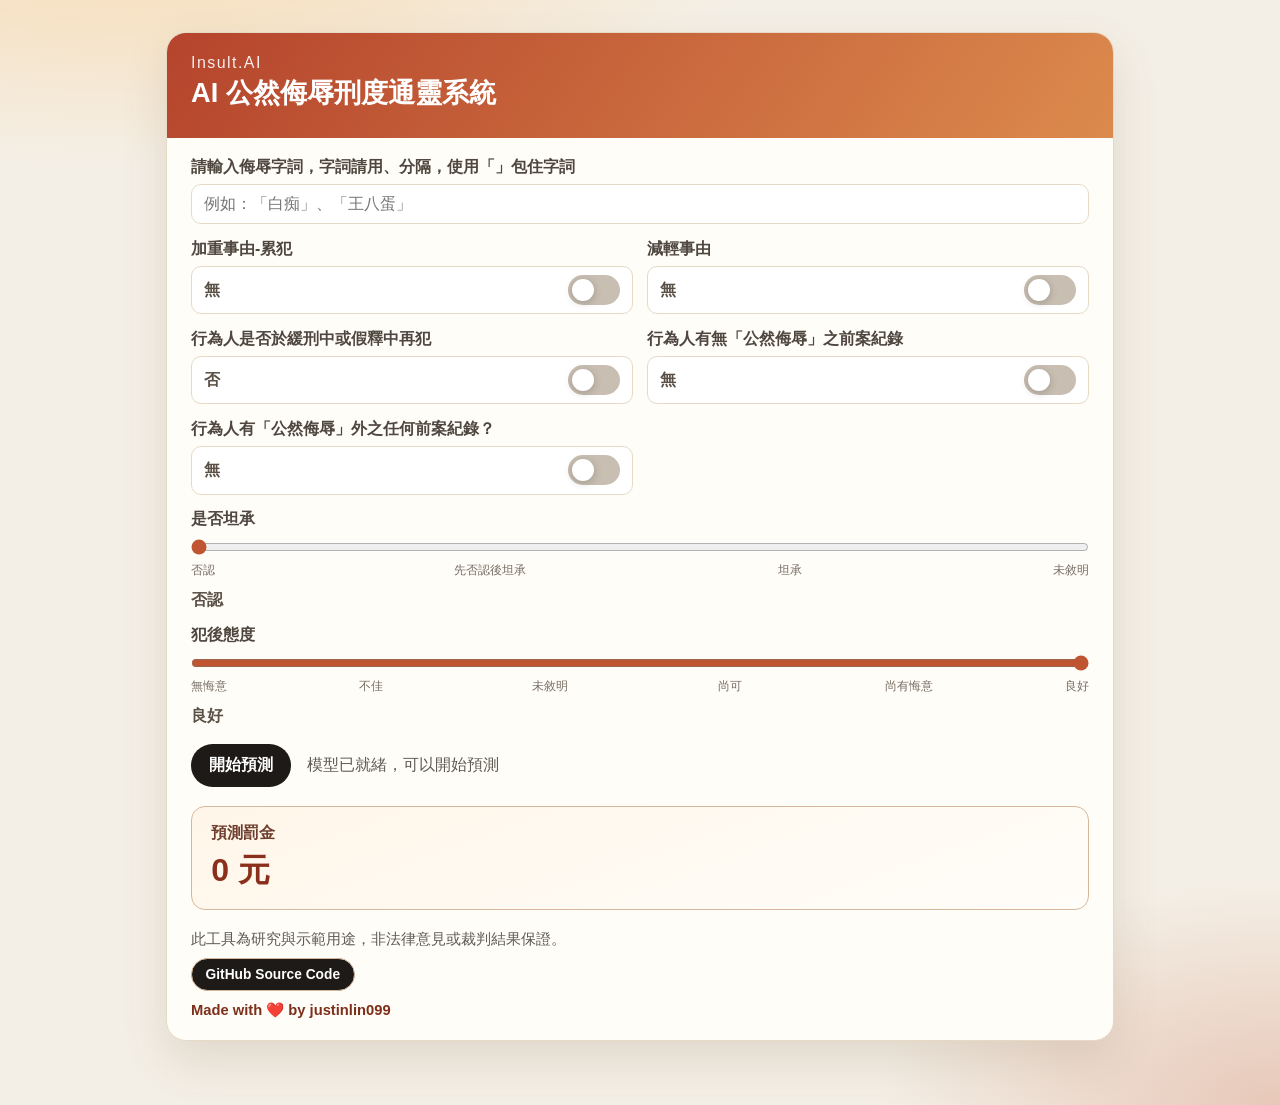
==== docs/index.html @ f91df718 "Add Web version" ====
<!doctype html>
<html lang="zh-Hant">
<head>
  <meta charset="utf-8">
  <meta name="viewport" content="width=device-width, initial-scale=1">
  <title>Insult.AI - 靜態雲端版</title>
  <link rel="stylesheet" href="assets/style.css">
</head>
<body>
  <main class="wrap">
    <section class="card">
      <header class="hero">
        <p class="eyebrow">Insult.AI</p>
        <h1>AI 公然侮辱刑度通靈系統</h1>
      </header>

      <form id="predict-form" class="form-grid">
        <div class="field field-full">
          <label for="insult_text">請輸入侮辱字詞，字詞請用、分隔，使用「」包住字詞</label>
          <input id="insult_text" name="insult_text" type="text" placeholder="例如：「白痴」、「王八蛋」">
        </div>

        <div class="field toggle-field">
          <label for="repeat_offender">加重事由-累犯</label>
          <div class="toggle-wrap">
            <span class="toggle-state" id="repeat_offender_state">無</span>
            <label class="switch" aria-label="加重事由-累犯">
              <input id="repeat_offender" type="checkbox">
              <span class="switch-slider"></span>
            </label>
          </div>
        </div>

        <div class="field toggle-field">
          <label for="mitigating_factor">減輕事由</label>
          <div class="toggle-wrap">
            <span class="toggle-state" id="mitigating_factor_state">無</span>
            <label class="switch" aria-label="減輕事由">
              <input id="mitigating_factor" type="checkbox">
              <span class="switch-slider"></span>
            </label>
          </div>
        </div>

        <div class="field toggle-field">
          <label for="repeat_offender_while_on_parole">行為人是否於緩刑中或假釋中再犯</label>
          <div class="toggle-wrap">
            <span class="toggle-state" id="repeat_offender_while_on_parole_state">否</span>
            <label class="switch" aria-label="行為人是否於緩刑中或假釋中再犯">
              <input id="repeat_offender_while_on_parole" type="checkbox">
              <span class="switch-slider"></span>
            </label>
          </div>
        </div>

        <div class="field toggle-field">
          <label for="repeat_offender_record">行為人有無「公然侮辱」之前案紀錄</label>
          <div class="toggle-wrap">
            <span class="toggle-state" id="repeat_offender_record_state">無</span>
            <label class="switch" aria-label="行為人有無公然侮辱之前案紀錄">
              <input id="repeat_offender_record" type="checkbox">
              <span class="switch-slider"></span>
            </label>
          </div>
        </div>

        <div class="field toggle-field">
          <label for="other_record">行為人有「公然侮辱」外之任何前案紀錄？</label>
          <div class="toggle-wrap">
            <span class="toggle-state" id="other_record_state">無</span>
            <label class="switch" aria-label="行為人有公然侮辱外之前案紀錄">
              <input id="other_record" type="checkbox">
              <span class="switch-slider"></span>
            </label>
          </div>
        </div>

        <div class="field slider-field field-full">
          <label for="confession">是否坦承</label>
          <input id="confession" type="range" min="0" max="3" step="1" value="0">
          <div class="slider-ticks slider-ticks-4" aria-hidden="true">
            <span>否認</span>
            <span>先否認後坦承</span>
            <span>坦承</span>
            <span>未敘明</span>
          </div>
          <p class="slider-value" id="confession_value">否認</p>
        </div>

        <div class="field slider-field field-full">
          <label for="attitude">犯後態度</label>
          <input id="attitude" type="range" min="0" max="5" step="1" value="5">
          <div class="slider-ticks slider-ticks-6" aria-hidden="true">
            <span>無悔意</span>
            <span>不佳</span>
            <span>未敘明</span>
            <span>尚可</span>
            <span>尚有悔意</span>
            <span>良好</span>
          </div>
          <p class="slider-value" id="attitude_value">良好</p>
        </div>

        <div class="toolbar field-full">
          <button type="submit" id="predict-btn">開始預測</button>
          <p class="status" id="status">模型載入中...</p>
        </div>
      </form>

      <section class="result-box">
        <p class="result-label">預測罰金</p>
        <p class="result-value" id="result">0 元</p>
      </section>

      <footer class="footnote">
        此工具為研究與示範用途，非法律意見或裁判結果保證。
        <div class="footnote-actions">
          <a class="github-btn" href="https://github.com/justinlin099/Insult.ai" target="_blank" rel="noopener noreferrer">GitHub Source Code</a>
        </div>
        <p class="byline">Made with ❤️ by justinlin099</p>
      </footer>
    </section>
  </main>

  <script src="assets/app.js"></script>
</body>
</html>
---- docs/assets/style.css ----
:root {
  --ink: #1b1917;
  --muted: #5f5a52;
  --bg: #f4efe6;
  --card: #fffdf8;
  --line: #e6dac6;
  --brand: #bc4a2f;
  --brand-soft: #f1b37b;
}

* {
  box-sizing: border-box;
}

body {
  margin: 0;
  font-family: "Noto Sans TC", "Microsoft JhengHei", sans-serif;
  color: var(--ink);
  background:
    radial-gradient(1200px 500px at 10% -10%, #f8d8ab 0%, transparent 55%),
    radial-gradient(900px 500px at 100% 100%, #e7c8b8 0%, transparent 45%),
    var(--bg);
}

.wrap {
  max-width: 980px;
  margin: 2rem auto;
  padding: 0 1rem 2rem;
}

.card {
  border: 1px solid var(--line);
  background: var(--card);
  border-radius: 20px;
  box-shadow: 0 20px 45px rgba(107, 78, 46, 0.14);
  overflow: hidden;
}

.hero {
  padding: 1.3rem 1.5rem;
  color: #fff;
  background: linear-gradient(125deg, #b5442c 0%, #dc8a4d 100%);
}

.eyebrow {
  margin: 0;
  opacity: 0.9;
  letter-spacing: 0.09em;
}

h1 {
  margin: 0.2rem 0 0.4rem;
  font-size: 1.7rem;
}

.sub {
  margin: 0;
  opacity: 0.95;
}

.form-grid {
  padding: 1.2rem 1.5rem;
  display: grid;
  gap: 0.9rem;
  grid-template-columns: repeat(2, minmax(0, 1fr));
}

.field {
  display: grid;
  gap: 0.38rem;
}

.field-full {
  grid-column: 1 / -1;
}

label {
  font-weight: 700;
  color: #4f473f;
}

input,
select,
button {
  font: inherit;
}

input[type="text"],
select {
  border: 1px solid var(--line);
  border-radius: 10px;
  padding: 0.62rem 0.72rem;
  background: #fff;
}

input[type="text"]:focus,
select:focus {
  outline: 2px solid #e3a06e;
  border-color: #d17d52;
}

.toggle-wrap {
  display: flex;
  align-items: center;
  justify-content: space-between;
  gap: 0.8rem;
  border: 1px solid var(--line);
  border-radius: 10px;
  padding: 0.52rem 0.72rem;
  background: #fff;
}

.toggle-state {
  font-weight: 700;
  color: #5a5046;
}

.switch {
  position: relative;
  display: inline-block;
  width: 52px;
  height: 30px;
}

.switch input {
  opacity: 0;
  width: 0;
  height: 0;
}

.switch-slider {
  position: absolute;
  inset: 0;
  cursor: pointer;
  background: #c8beb1;
  transition: 0.2s ease;
  border-radius: 999px;
}

.switch-slider::before {
  content: "";
  position: absolute;
  height: 22px;
  width: 22px;
  left: 4px;
  top: 4px;
  background: #fff;
  transition: 0.2s ease;
  border-radius: 50%;
  box-shadow: 0 2px 8px rgba(0, 0, 0, 0.2);
}

.switch input:checked + .switch-slider {
  background: linear-gradient(125deg, #b5442c 0%, #dc8a4d 100%);
}

.switch input:checked + .switch-slider::before {
  transform: translateX(22px);
}

.slider-field input[type="range"] {
  width: 100%;
  margin: 0.2rem 0 0;
  accent-color: #bf5531;
}

.slider-ticks {
  margin-top: 0.1rem;
  position: relative;
  height: 1.1rem;
  color: #776d62;
  font-size: 0.78rem;
  line-height: 1.25;
}

.slider-ticks span {
  position: absolute;
  top: 0;
  transform: translateX(-50%);
  text-align: center;
  white-space: nowrap;
}

.slider-ticks span:first-child {
  left: 0;
  transform: none;
  text-align: left;
}

.slider-ticks span:last-child {
  left: 100%;
  transform: translateX(-100%);
  text-align: right;
}

.slider-ticks-4 span:nth-child(2) { left: 33.3333%; }
.slider-ticks-4 span:nth-child(3) { left: 66.6667%; }

.slider-ticks-6 span:nth-child(2) { left: 20%; }
.slider-ticks-6 span:nth-child(3) { left: 40%; }
.slider-ticks-6 span:nth-child(4) { left: 60%; }
.slider-ticks-6 span:nth-child(5) { left: 80%; }

.slider-value {
  margin: 0;
  font-weight: 700;
  color: #5a5046;
}

.slider-field .slider-value {
  margin-top: 0.2rem;
}

.toolbar {
  display: flex;
  align-items: center;
  gap: 1rem;
  flex-wrap: wrap;
  margin-top: 0.2rem;
}

button {
  border: none;
  border-radius: 999px;
  padding: 0.66rem 1.14rem;
  background: #1d1a17;
  color: #fff;
  font-weight: 700;
  cursor: pointer;
}

button:disabled {
  opacity: 0.65;
  cursor: not-allowed;
}

.status {
  margin: 0;
  color: var(--muted);
}

.result-box {
  margin: 0 1.5rem 1.3rem;
  border-radius: 14px;
  border: 1px solid #d8b89c;
  background: linear-gradient(160deg, #fff6e9, #fffdf9);
  padding: 1rem 1.2rem;
}

.result-label {
  margin: 0;
  color: #6e3d2d;
  font-weight: 700;
}

.result-value {
  margin: 0.3rem 0 0;
  font-size: 2rem;
  font-weight: 900;
  color: #8a2f1b;
}

.footnote {
  padding: 0 1.5rem 1.3rem;
  color: var(--muted);
  font-size: 0.92rem;
}

.footnote-actions {
  margin-top: 0.55rem;
}

.github-btn {
  display: inline-flex;
  align-items: center;
  justify-content: center;
  padding: 0.48rem 0.85rem;
  border-radius: 999px;
  border: 1px solid #d8b89c;
  background: #1d1a17;
  color: #fff;
  font-size: 0.86rem;
  font-weight: 700;
  text-decoration: none;
}

.github-btn:hover {
  background: #000;
}

.byline {
  margin: 0.65rem 0 0;
  color: #7d2f19;
  font-weight: 700;
}

@media (max-width: 760px) {
  .form-grid {
    grid-template-columns: 1fr;
  }

  .slider-ticks {
    font-size: 0.72rem;
    height: 1rem;
  }

  h1 {
    font-size: 1.32rem;
  }

  .result-value {
    font-size: 1.75rem;
  }
}
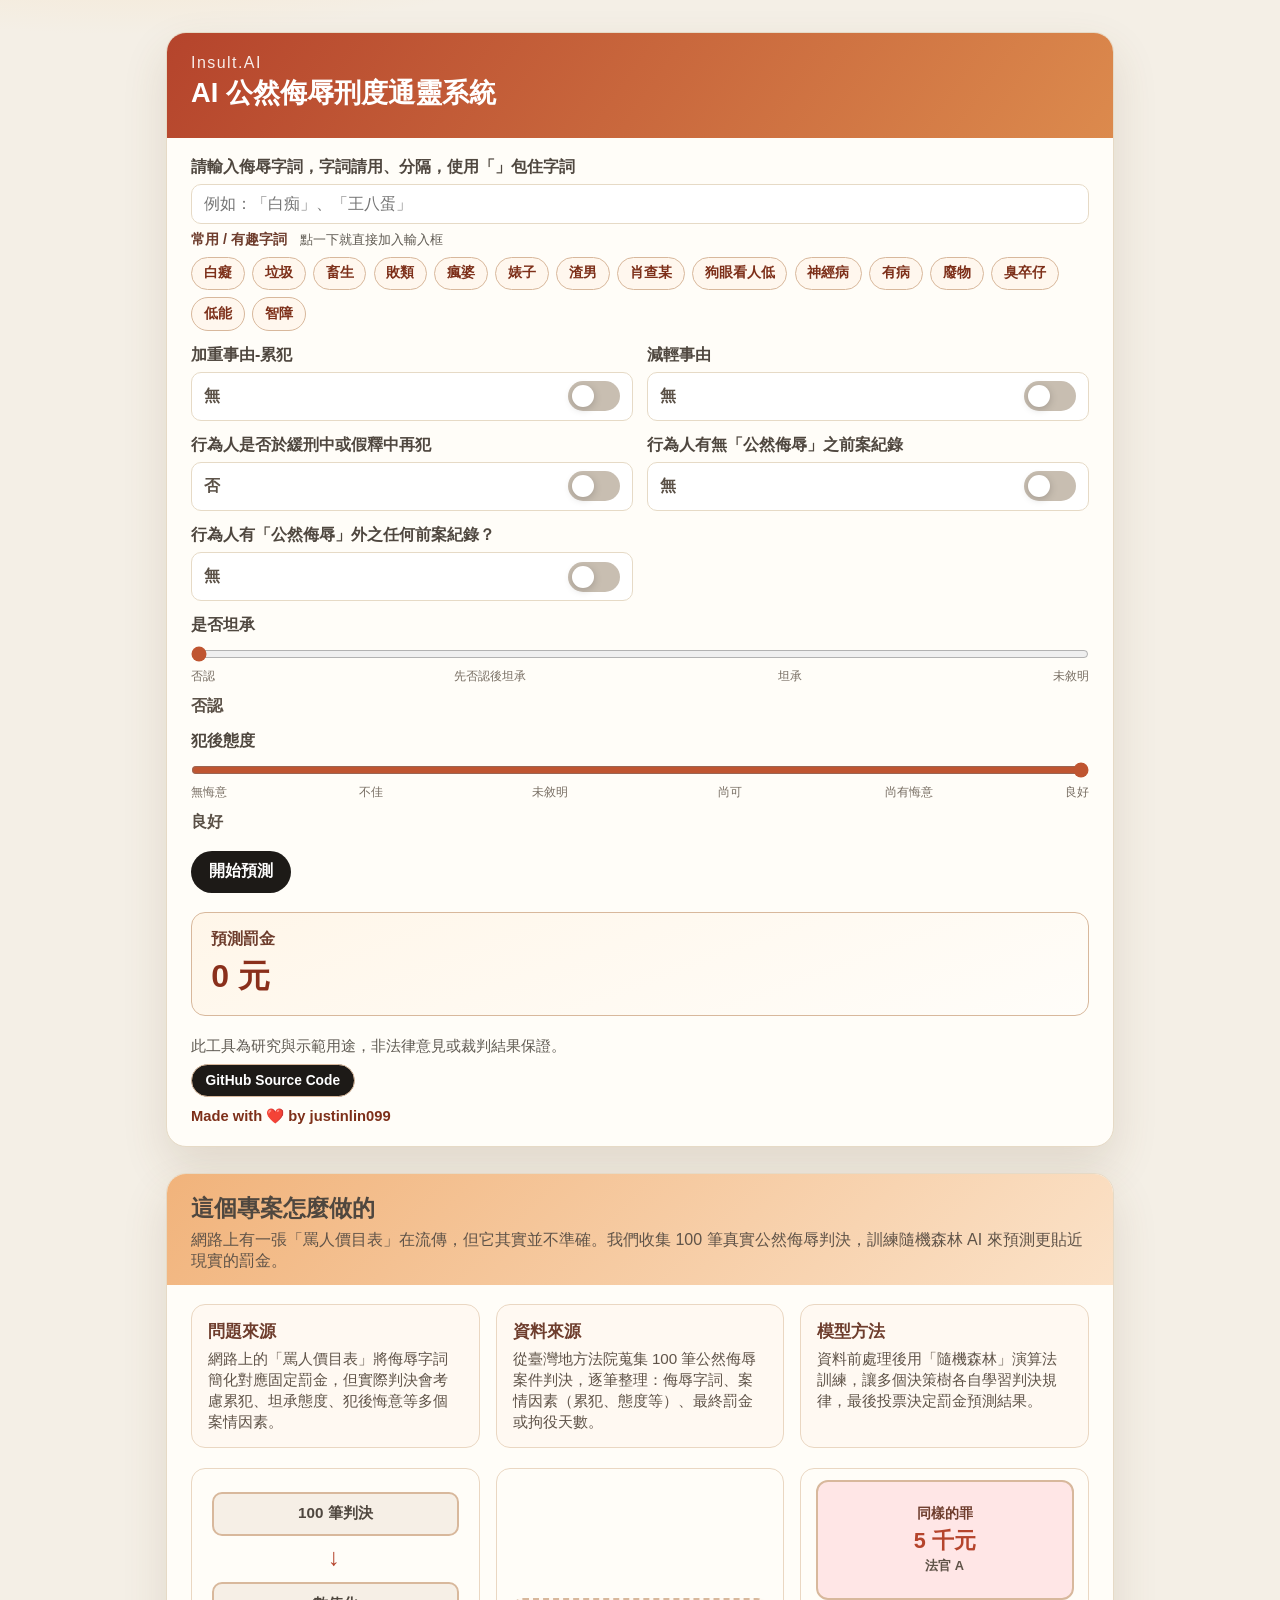
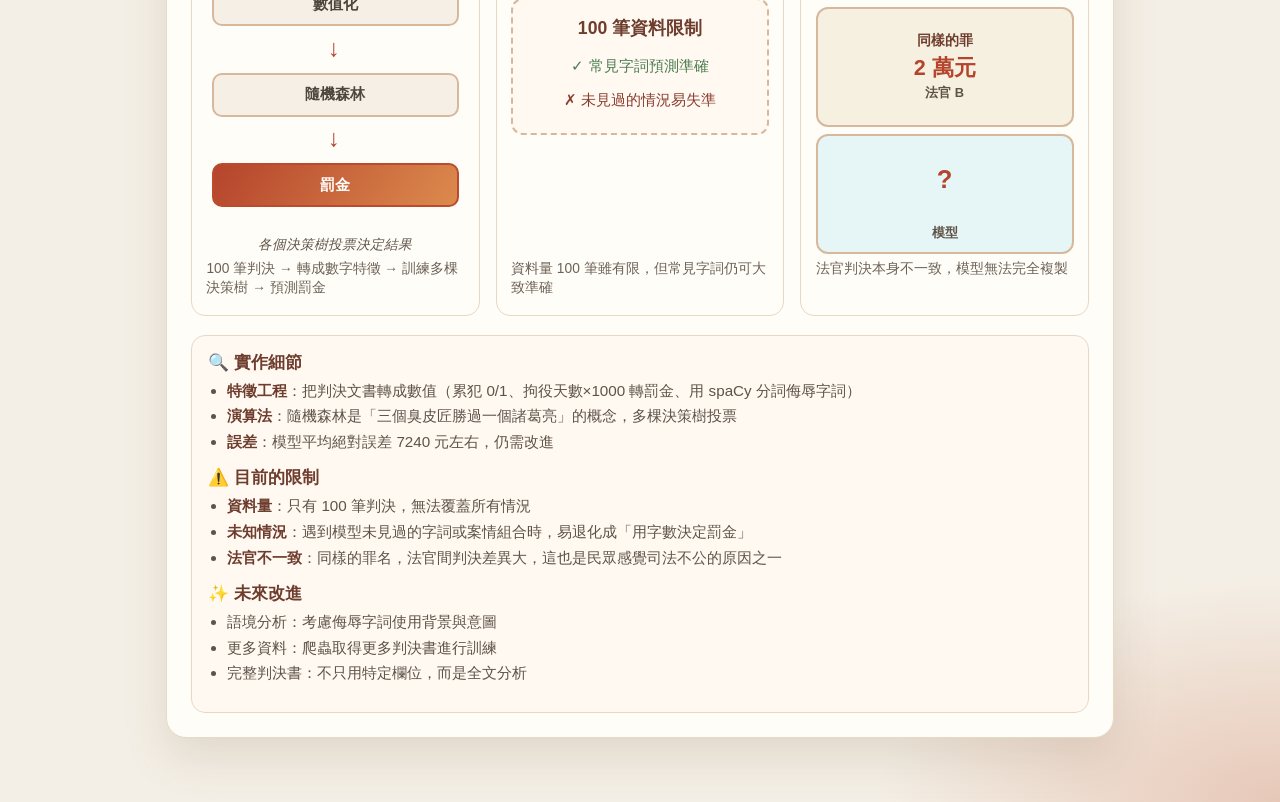
==== commit 755bf8fe: "Update Fast typing and project explaination" ====
--- a/docs/index.html
+++ b/docs/index.html
@@ -3,7 +3,7 @@
 <head>
   <meta charset="utf-8">
   <meta name="viewport" content="width=device-width, initial-scale=1">
-  <title>Insult.AI - 靜態雲端版</title>
+  <title>Insult.ai - 公然侮辱刑度通靈系統</title>
   <link rel="stylesheet" href="assets/style.css">
 </head>
 <body>
@@ -17,7 +17,17 @@
       <form id="predict-form" class="form-grid">
         <div class="field field-full">
           <label for="insult_text">請輸入侮辱字詞，字詞請用、分隔，使用「」包住字詞</label>
-          <input id="insult_text" name="insult_text" type="text" placeholder="例如：「白痴」、「王八蛋」">
+          <div class="input-shell">
+            <input id="insult_text" name="insult_text" type="text" placeholder="例如：「白痴」、「王八蛋」" autocomplete="off">
+            <button type="button" id="insult_clear" class="input-clear" aria-label="清除輸入內容" hidden>×</button>
+          </div>
+          <div class="shortcut-panel">
+            <div class="shortcut-panel-head">
+              <span>常用 / 有趣字詞</span>
+              <span class="shortcut-panel-note">點一下就直接加入輸入框</span>
+            </div>
+            <div id="insult_shortcuts" class="shortcut-row" aria-label="常用侮辱字詞快捷按鈕"></div>
+          </div>
         </div>
 
         <div class="field toggle-field">
@@ -120,6 +130,112 @@
         <p class="byline">Made with ❤️ by justinlin099</p>
       </footer>
     </section>
+
+    <section class="card info-card">
+      <header class="info-hero">
+        <h2>這個專案怎麼做的</h2>
+        <p>網路上有一張「罵人價目表」在流傳，但它其實並不準確。我們收集 100 筆真實公然侮辱判決，訓練隨機森林 AI 來預測更貼近現實的罰金。</p>
+      </header>
+
+      <div class="info-body">
+        <div class="info-grid">
+          <div class="info-block">
+            <h3>問題來源</h3>
+            <p>網路上的「罵人價目表」將侮辱字詞簡化對應固定罰金，但實際判決會考慮累犯、坦承態度、犯後悔意等多個案情因素。</p>
+          </div>
+          <div class="info-block">
+            <h3>資料來源</h3>
+            <p>從臺灣地方法院蒐集 100 筆公然侮辱案件判決，逐筆整理：侮辱字詞、案情因素（累犯、態度等）、最終罰金或拘役天數。</p>
+          </div>
+          <div class="info-block">
+            <h3>模型方法</h3>
+            <p>資料前處理後用「隨機森林」演算法訓練，讓多個決策樹各自學習判決規律，最後投票決定罰金預測結果。</p>
+          </div>
+        </div>
+
+        <div class="info-visuals">
+          <figure class="info-figure">
+            <div class="figure-visual">
+              <div class="flow-chart">
+                <div class="flow-step">
+                  <div class="flow-box">100 筆判決</div>
+                </div>
+                <div class="flow-arrow">→</div>
+                <div class="flow-step">
+                  <div class="flow-box">數值化</div>
+                </div>
+                <div class="flow-arrow">→</div>
+                <div class="flow-step">
+                  <div class="flow-box">隨機森林</div>
+                </div>
+                <div class="flow-arrow">→</div>
+                <div class="flow-step">
+                  <div class="flow-box flow-result">罰金</div>
+                </div>
+              </div>
+            </div>
+            <p class="flow-note">各個決策樹投票決定結果</p>
+            <figcaption>100 筆判決 → 轉成數字特徵 → 訓練多棵決策樹 → 預測罰金</figcaption>
+          </figure>
+
+          <figure class="info-figure">
+            <div class="figure-visual">
+              <div class="limit-box">
+                <div class="limit-title">100 筆資料限制</div>
+                <div class="limit-item limit-good">✓ 常見字詞預測準確</div>
+                <div class="limit-item limit-bad">✗ 未見過的情況易失準</div>
+              </div>
+            </div>
+            <figcaption>資料量 100 筆雖有限，但常見字詞仍可大致準確</figcaption>
+          </figure>
+
+          <figure class="info-figure">
+            <div class="figure-visual">
+              <div class="judge-comparison">
+                <div class="judge-card judge-a">
+                  <div class="judge-case">同樣的罪</div>
+                  <div class="judge-fine">5 千元</div>
+                  <div class="judge-name">法官 A</div>
+                </div>
+                <div class="judge-card judge-b">
+                  <div class="judge-case">同樣的罪</div>
+                  <div class="judge-fine">2 萬元</div>
+                  <div class="judge-name">法官 B</div>
+                </div>
+                <div class="judge-card judge-unknown">
+                  <div class="judge-case judge-placeholder" aria-hidden="true">同樣的罪</div>
+                  <div class="judge-question">?</div>
+                  <div class="judge-fine judge-placeholder" aria-hidden="true">0 元</div>
+                  <div class="judge-name">模型</div>
+                </div>
+              </div>
+            </div>
+            <figcaption>法官判決本身不一致，模型無法完全複製</figcaption>
+          </figure>
+        </div>
+
+        <div class="info-notes">
+          <h3>🔍 實作細節</h3>
+          <ul class="info-list">
+            <li><strong>特徵工程</strong>：把判決文書轉成數值（累犯 0/1、拘役天數×1000 轉罰金、用 spaCy 分詞侮辱字詞）</li>
+            <li><strong>演算法</strong>：隨機森林是「三個臭皮匠勝過一個諸葛亮」的概念，多棵決策樹投票</li>
+            <li><strong>誤差</strong>：模型平均絕對誤差 7240 元左右，仍需改進</li>
+          </ul>
+          <h3>⚠️ 目前的限制</h3>
+          <ul class="info-list">
+            <li><strong>資料量</strong>：只有 100 筆判決，無法覆蓋所有情況</li>
+            <li><strong>未知情況</strong>：遇到模型未見過的字詞或案情組合時，易退化成「用字數決定罰金」</li>
+            <li><strong>法官不一致</strong>：同樣的罪名，法官間判決差異大，這也是民眾感覺司法不公的原因之一</li>
+          </ul>
+          <h3>✨ 未來改進</h3>
+          <ul class="info-list">
+            <li>語境分析：考慮侮辱字詞使用背景與意圖</li>
+            <li>更多資料：爬蟲取得更多判決書進行訓練</li>
+            <li>完整判決書：不只用特定欄位，而是全文分析</li>
+          </ul>
+        </div>
+      </div>
+    </section>
   </main>
 
   <script src="assets/app.js"></script>
--- a/docs/assets/style.css
+++ b/docs/assets/style.css
@@ -36,6 +36,299 @@
   overflow: hidden;
 }
 
+.info-card {
+  margin-top: 1.6rem;
+}
+
+.info-hero {
+  padding: 1.2rem 1.5rem 0.8rem;
+  background: linear-gradient(135deg, #f1b37b 0%, #fbe2c8 100%);
+  color: #4f473f;
+}
+
+.info-hero h2 {
+  margin: 0 0 0.4rem;
+  font-size: 1.45rem;
+}
+
+.info-hero p {
+  margin: 0;
+  color: #5f5348;
+}
+
+.info-body {
+  padding: 1.2rem 1.5rem 1.5rem;
+  display: grid;
+  gap: 1.2rem;
+}
+
+.info-grid {
+  display: grid;
+  gap: 1rem;
+  grid-template-columns: repeat(3, minmax(0, 1fr));
+}
+
+.info-block {
+  border: 1px solid #ead7c2;
+  border-radius: 14px;
+  padding: 0.9rem 1rem;
+  background: #fff9f2;
+}
+
+.info-block h3 {
+  margin: 0 0 0.4rem;
+  font-size: 1.05rem;
+  color: #6e3d2d;
+}
+
+.info-block p {
+  margin: 0;
+  color: #5f5348;
+  font-size: 0.95rem;
+}
+
+.info-visuals {
+  display: grid;
+  gap: 1rem;
+  grid-template-columns: repeat(3, minmax(0, 1fr));
+}
+
+.info-figure {
+  margin: 0;
+  border: 1px solid #ead7c2;
+  border-radius: 14px;
+  padding: 0.7rem 0.9rem 0.9rem;
+  background: #fffdf8;
+  height: 100%;
+  display: flex;
+  flex-direction: column;
+}
+
+.figure-visual {
+  flex: 1 1 auto;
+  min-height: 14rem;
+  display: flex;
+  align-items: center;
+  justify-content: center;
+  width: 100%;
+}
+
+.figure-visual > * {
+  width: 100%;
+}
+
+.info-svg {
+  width: 100%;
+  height: auto;
+  display: block;
+}
+
+.info-figure figcaption {
+  margin-top: auto;
+  padding-top: 0.4rem;
+  font-size: 0.86rem;
+  line-height: 1.35;
+  height: calc(2.5 * 1.35em);
+  overflow: hidden;
+  color: #6d6155;
+}
+
+.info-notes {
+  border: 1px solid #ead7c2;
+  border-radius: 14px;
+  padding: 0.9rem 1rem;
+  background: #fff9f2;
+}
+
+.info-notes h3 {
+  margin: 0 0 0.45rem;
+  font-size: 1.05rem;
+  color: #6e3d2d;
+}
+
+.info-notes p {
+  margin: 0 0 0.5rem;
+  color: #5f5348;
+  font-size: 0.95rem;
+}
+
+.info-notes p:last-child {
+  margin-bottom: 0;
+}
+
+.info-list {
+  margin: 0 0 0.8rem 1.2rem;
+  padding: 0;
+  list-style: disc;
+  color: #5f5348;
+  font-size: 0.95rem;
+}
+
+.info-list li {
+  margin: 0.3rem 0;
+}
+
+.info-list li strong {
+  color: #6e3d2d;
+  font-weight: 700;
+}
+
+.info-notes h3:not(:first-child) {
+  margin-top: 0.8rem;
+}
+
+.flow-chart {
+  display: flex;
+  flex-direction: column;
+  align-items: stretch;
+  justify-content: center;
+  gap: 0.55rem;
+  margin-bottom: 0.8rem;
+  padding: 0.15rem 0.35rem 0;
+}
+
+.flow-step {
+  display: flex;
+  justify-content: center;
+  width: 100%;
+}
+
+.flow-box {
+  border: 2px solid #d8b89c;
+  border-radius: 10px;
+  padding: 0.6rem 0.9rem;
+  background: #f6efe6;
+  color: #4f473f;
+  font-weight: 700;
+  font-size: 0.95rem;
+  white-space: nowrap;
+  text-align: center;
+  width: 100%;
+  min-width: auto;
+}
+
+.flow-box.flow-result {
+  background: linear-gradient(125deg, #b5442c 0%, #dc8a4d 100%);
+  color: #fff;
+  border-color: #bc4a2f;
+}
+
+.flow-arrow {
+  align-self: center;
+  color: #b5442c;
+  writing-mode: vertical-rl;
+  text-orientation: mixed;
+  font-size: 1.5rem;
+  font-weight: bold;
+  padding: 0.15rem 0;
+  line-height: 1;
+}
+
+.flow-note {
+  text-align: center;
+  font-size: 0.85rem;
+  color: #5f5348;
+  margin: 0.4rem 0 0;
+  font-style: italic;
+  width: 100%;
+}
+
+.limit-box {
+  border: 2px dashed #d8b89c;
+  border-radius: 12px;
+  padding: 1rem;
+  background: #fff9f2;
+  text-align: center;
+}
+
+.limit-title {
+  font-size: 1.1rem;
+  font-weight: 700;
+  color: #6e3d2d;
+  margin-bottom: 0.6rem;
+}
+
+.limit-item {
+  font-size: 0.95rem;
+  color: #5f5348;
+  padding: 0.4rem 0;
+}
+
+.limit-good {
+  color: #4a7c4e;
+}
+
+.limit-bad {
+  color: #8a3d2d;
+}
+
+.judge-comparison {
+  display: flex;
+  flex-direction: column;
+  justify-content: center;
+  gap: 0.45rem;
+  align-items: stretch;
+}
+
+.judge-card {
+  border: 2px solid #d8b89c;
+  border-radius: 12px;
+  padding: 0.55rem 0.65rem;
+  text-align: center;
+  min-width: 70px;
+  flex: 0 0 7.5rem;
+  display: flex;
+  flex-direction: column;
+  justify-content: center;
+  height: 7.5rem;
+  min-height: 0;
+  overflow: hidden;
+}
+
+.judge-a {
+  background: #ffe6e6;
+}
+
+.judge-b {
+  background: #f6f0e0;
+}
+
+.judge-unknown {
+  background: #e6f6f6;
+}
+
+.judge-case {
+  font-size: 0.85rem;
+  font-weight: 700;
+  color: #6e3d2d;
+  margin-bottom: 0.2rem;
+}
+
+.judge-fine {
+  font-size: 1.35rem;
+  font-weight: 900;
+  color: #b5442c;
+  margin-bottom: 0.15rem;
+}
+
+.judge-question {
+  font-size: 1.6rem;
+  font-weight: 700;
+  color: #b5442c;
+  margin-bottom: 0.1rem;
+  line-height: 1;
+}
+
+.judge-name {
+  font-size: 0.8rem;
+  color: #5f5348;
+  font-weight: 600;
+}
+
+.judge-placeholder {
+  visibility: hidden;
+}
+
 .hero {
   padding: 1.3rem 1.5rem;
   color: #fff;
@@ -91,6 +384,84 @@
   border-radius: 10px;
   padding: 0.62rem 0.72rem;
   background: #fff;
+}
+
+.input-shell {
+  position: relative;
+}
+
+.input-shell input[type="text"] {
+  width: 100%;
+  padding-right: 2.7rem;
+}
+
+.input-clear {
+  position: absolute;
+  right: 0.55rem;
+  top: 50%;
+  transform: translateY(-50%);
+  width: 1.6rem;
+  height: 1.6rem;
+  padding: 0;
+  border: none;
+  border-radius: 999px;
+  background: #ead7c2;
+  color: #6e3d2d;
+  font-size: 1rem;
+  line-height: 1;
+  display: grid;
+  place-items: center;
+}
+
+.input-clear:hover {
+  background: #dcb892;
+  color: #43261d;
+}
+
+.input-clear[hidden] {
+  display: none;
+}
+
+.shortcut-panel {
+  display: grid;
+  gap: 0.45rem;
+}
+
+.shortcut-panel-head {
+  display: flex;
+  flex-wrap: wrap;
+  align-items: baseline;
+  gap: 0.45rem 0.8rem;
+  font-size: 0.9rem;
+  color: var(--muted);
+}
+
+.shortcut-panel-head span:first-child {
+  font-weight: 700;
+  color: #6e3d2d;
+}
+
+.shortcut-panel-note {
+  font-size: 0.84rem;
+}
+
+.shortcut-row {
+  display: flex;
+  flex-wrap: wrap;
+  gap: 0.45rem;
+}
+
+.shortcut-chip {
+  border: 1px solid #d8b89c;
+  background: #fff7ee;
+  color: #7d2f19;
+  padding: 0.42rem 0.74rem;
+  font-size: 0.86rem;
+  font-weight: 700;
+}
+
+.shortcut-chip:hover {
+  background: #fde8d0;
 }
 
 input[type="text"]:focus,
@@ -299,11 +670,92 @@
     grid-template-columns: 1fr;
   }
 
+  .info-grid,
+  .info-visuals {
+    grid-template-columns: 1fr;
+  }
+
+  .figure-visual {
+    flex: 0 0 auto;
+    min-height: auto;
+  }
+
+  .info-figure figcaption {
+    height: auto;
+    overflow: visible;
+  }
+
   .slider-ticks {
     font-size: 0.72rem;
     height: 1rem;
   }
 
+  .shortcut-row {
+    gap: 0.38rem;
+  }
+
+  .shortcut-chip {
+    padding: 0.38rem 0.66rem;
+    font-size: 0.83rem;
+  }
+
+  .flow-chart {
+    gap: 0.55rem;
+    padding-inline: 0.25rem;
+  }
+
+  .flow-step {
+    width: 100%;
+  }
+
+  .flow-box {
+    padding: 0.5rem 0.7rem;
+    font-size: 0.9rem;
+  }
+
+  .flow-arrow {
+    padding: 0.3rem 0;
+    font-size: 1.4rem;
+    margin: 0.2rem 0;
+  }
+
+  .judge-comparison {
+    flex-direction: column;
+    gap: 0.6rem;
+    align-items: stretch;
+    padding-inline: 0.2rem;
+  }
+
+  .judge-card {
+    width: 100%;
+    min-width: auto;
+    padding: 0.8rem 0.6rem;
+    flex: 1 1 auto;
+    height: auto;
+    min-height: 7rem;
+  }
+
+  .judge-fine {
+    font-size: 1.3rem;
+  }
+
+  .judge-question {
+    font-size: 1.8rem;
+  }
+
+  .limit-box {
+    padding: 0.8rem;
+  }
+
+  .limit-title {
+    font-size: 1rem;
+    margin-bottom: 0.4rem;
+  }
+
+  .limit-item {
+    font-size: 0.9rem;
+  }
+
   h1 {
     font-size: 1.32rem;
   }
